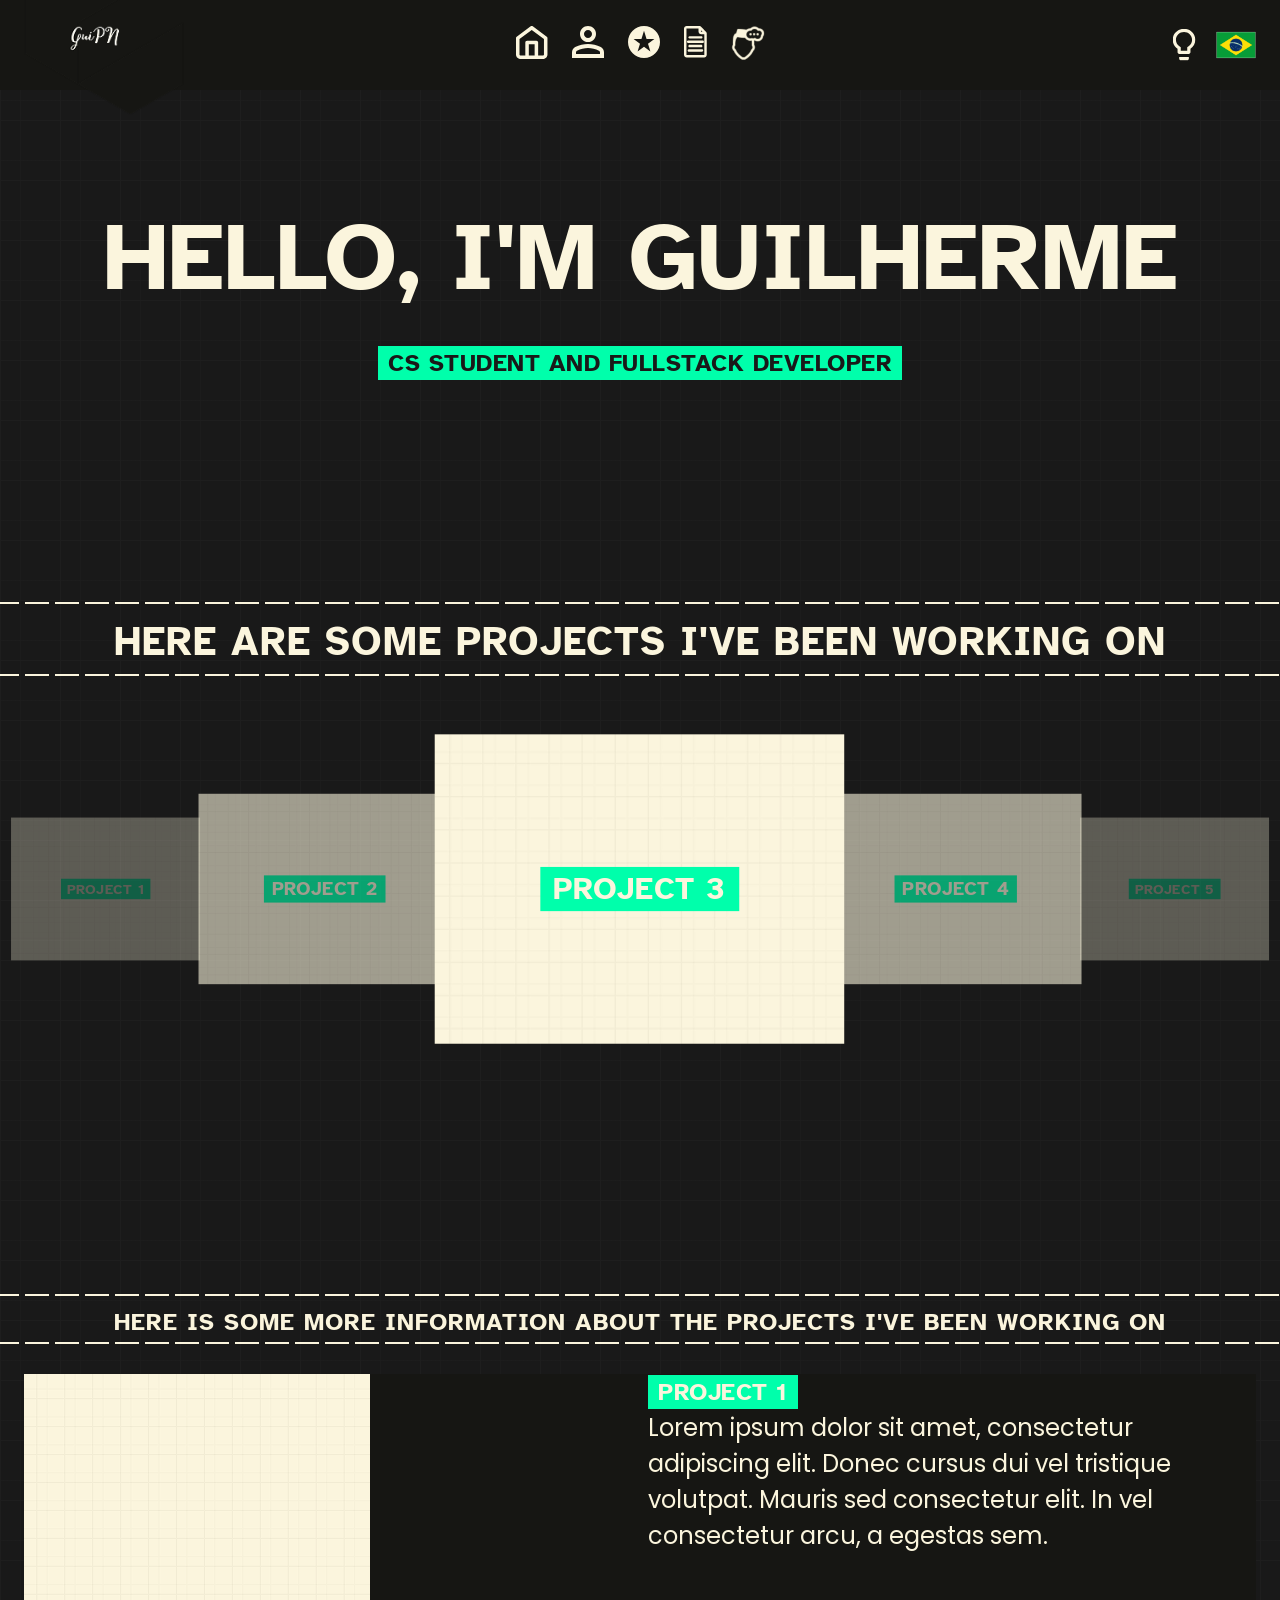
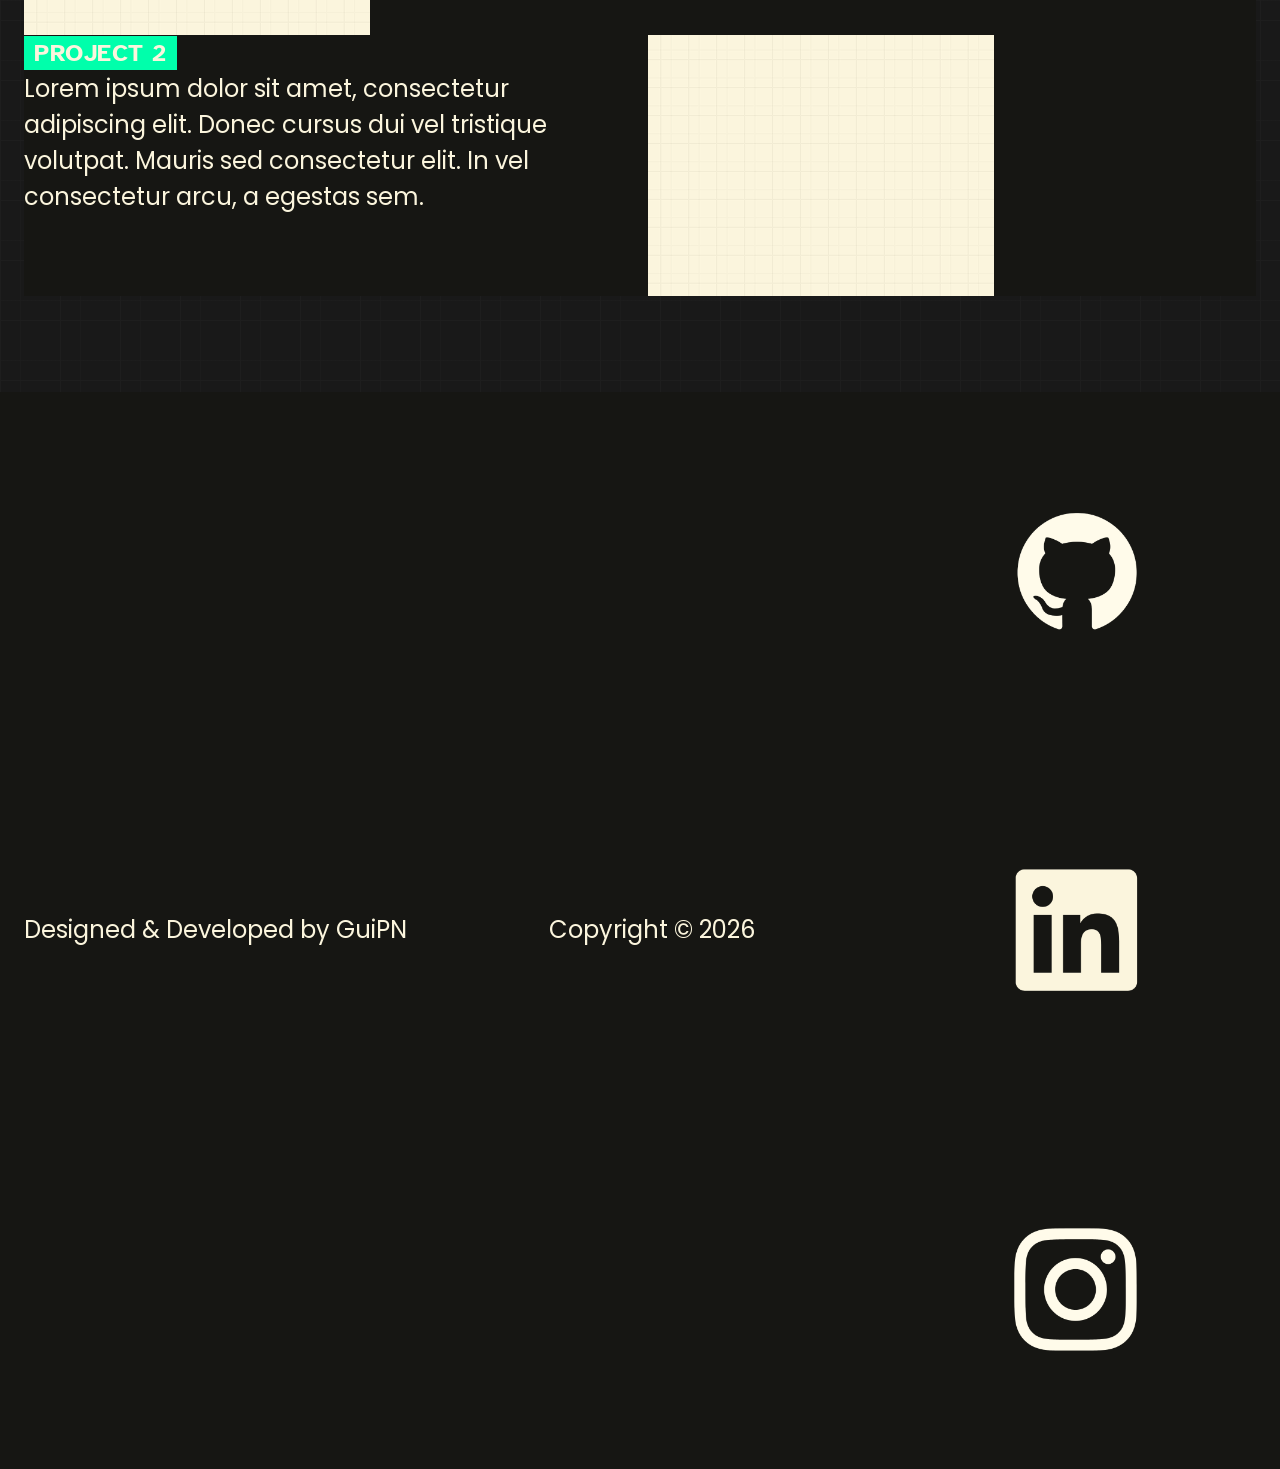
==== Portfolio-Website/index.html @ c43e1389 "Just renamed the porfolio directory, getting rid of some unecessary spaces." ====
<!DOCTYPE html>
<html lang="en">
<head>
    <meta charset="UTF-8">
    <meta name="viewport" content="width=device-width, initial-scale=1.0">
    
    <title>GuiPN | Portfolio</title>
    <meta name="author" content="Guilherme Parnaíba Nunes">
    <meta name="description" content="Portfolio of Guilherme Parnaíba Nunes, Computer Science student and Fullstack Developer.">
    <link rel="icon" type="image/svg+xml" href="src/assets/logos/guipn-dark-logo.png">
    
    <link rel="stylesheet" href="src/css/global.css">
    <link rel="stylesheet" href="src/css/layout.css">
    <link rel="stylesheet" href="src/css/theme.css">

    <link rel="preconnect" href="https://fonts.googleapis.com">
    <link rel="preconnect" href="https://fonts.gstatic.com" crossorigin>
    <link href="https://fonts.googleapis.com/css2?family=Atkinson+Hyperlegible:wght@400;700&family=Poppins:wght@300;400;600;700&display=swap" rel="stylesheet">
</head>
<body>
    <header>
        <div class="container">
            <div class="logo">
            <a href="#home" aria-label="GuiPN Homepage">
                <img src="src/assets/logos/guipn-dark-logo.png" alt="GuiPN Logo">
            </a>
            </div>

            <nav aria-label="Main navigation">
                <ul>
                    <li><a href="#home" aria-label="Home">
                        <img src="src/assets/icons/nav/Home-light.svg" alt="" id="home">
                        </a>
                    </li>
                    <li><a href="#about" aria-label="About">
                        <img src="src/assets/icons/nav/About-light.svg" alt="" id="about">
                        </a>
                    </li>
                    <li><a href="#projects" aria-label="Projects">
                        <img src="src/assets/icons/nav/Projects-light.svg" alt="" id="projects">
                        </a>
                    </li>
                    <li><a href="#curriculum" aria-label="Curriculum Vitae">
                        <img src="src/assets/icons/nav/CV-light.svg" alt="" id="cv">
                        </a>
                    </li>
                    <li><a href="#thoughts" aria-label="Thoughts">
                        <img src="src/assets/icons/nav/Thoughts-light.svg" alt="" id="thoughts">
                        </a>
                    </li>
                </ul>
            </nav>

            <div class="controls">
                <button class="light-bubble" aria-label="Toggle theme">
                <img src="src/assets/icons/nav/Dim-OFF-LIGHT.svg" alt="" class="default">
                <img src="src/assets/icons/nav/Dim-ON-GREEN.svg" alt="" class="hover">
                </button>
                <button class="language-flag" aria-label="Change language">
                    <img src="src/assets/icons/flags/Brasil-flag.svg" alt="" class="default">
                    <img src="src/assets/icons/flags/USA-flag.svg" alt="" class="hover">
                </button>
            </div>   
        </div>
    </header>
    <main>
        <section id="home" class="hero">
            <div class="container">
                <h1>Hello, I'm Guilherme</h1>
                <p class="subtitle" id="hero-subtitle">CS student and fullstack developer</p>
            </div>
        </section>
        <section class="projects-preview">
            <h2>Here are some projects I've been working on</h2>
            <div class="container">
                <div class="projects-grid projects-grid--flowing">
                    <article class="project-card project-card--flowing">
                        <img src="src/assets/images/Light-Quad-BG.png" alt="Screenshot of Project 1 interface">
                        <p class="subtitle">Project 1</p>
                    </article>
                    <article class="project-card project-card--flowing">
                        <img src="src/assets/images/Light-Quad-BG.png" alt="Screenshot of Project 2 interface">
                        <p class="subtitle">Project 2</p>
                    </article>
                    <article class="project-card project-card--flowing">
                        <img src="src/assets/images/Light-Quad-BG.png" alt="Screenshot of Project 3 interface">
                        <p class="subtitle">Project 3</p>
                    </article>
                    <article class="project-card project-card--flowing">
                        <img src="src/assets/images/Light-Quad-BG.png" alt="Screenshot of Project 4 interface">
                        <p class="subtitle">Project 4</p>
                    </article>
                    <article class="project-card project-card--flowing"">
                        <img src="src/assets/images/Light-Quad-BG.png" alt="Screenshot of Project 5 interface">
                        <p class="subtitle">Project 5</p>
                    </article>
                </div>
            </div>
        </section>
        <section id="projects" class="projects-details">
            <h3>Here is some more information about the projects I've been working on</h3>
            <div class="container">
                <div class="project-grid project-grid--static">
                    <article class="project-card project-card--static">
                        <img src="src/assets/images/Light-Quad-BG.png" alt="Screenshot of Project 1 interface">
                        <div class="project-card project-card--static--info">
                            <p class="subtitle">Project 1</p>
                            <p class="project-static-details-text">Lorem ipsum dolor sit amet, consectetur adipiscing
                                elit. Donec cursus dui vel tristique volutpat. Mauris sed consectetur elit. 
                                In vel consectetur arcu, a egestas sem. </p>
                        </div>
                    </article>
                    <article class="project-card project-card--static">
                        <div class="project-card project-card--static--info">
                            <p class="subtitle">Project 2</p>
                            <p class="project-details-text">Lorem ipsum dolor sit amet, consectetur adipiscing
                                elit. Donec cursus dui vel tristique volutpat. Mauris sed consectetur elit. 
                                In vel consectetur arcu, a egestas sem. </p>
                        </div>
                        <img src="src/assets/images/Light-Quad-BG.png" alt="Screenshot of Project 2 interface">
                    </article>
                </div>
            </div>
        </section>
    </main>
    <footer>
        <div class="container">
            <p class="footer-text">Designed & Developed by GuiPN</p>
            <p class="footer-text">Copyright © 2026</p>
            <div class="socials">
                <ul>
                    <li><a href="#github" aria-label="GuiPN GitHub">
                        <img src="src/assets/icons/socials/GitHub-Light.svg" alt="">
                        </a>
                    </li>
                    <li><a href="#linkedin" aria-label="GuiPN LinkedIn">
                        <img src="src/assets/icons/socials/LinkedIn-Light.svg" alt="">
                        </a>
                    </li>
                    <li><a href="#instagram" aria-label="GuiPN Instagram">
                        <img src="src/assets/icons/socials/Instagram-Light.svg" alt="">
                        </a>
                    </li>
                </ul>
            </div>
        </div>
    </footer>
</body>
</html>
---- Portfolio-Website/src/css/global.css ----
/* RESET */

*,
*::before,
*::after {
  box-sizing: border-box;
}

* {
  margin: 0;
  padding: 0;
}

/* VARIABLES */

:root {
  --font-main: "Atkinson Hyperlegible", sans-serif;
  --font-readable: "Poppins", sans-serif;

  --font-size-base: 24px;
  --font-bold: 800;
}

/* BASE */

body {
  font-family: var(--font-main);
  font-size: var(--font-size-base);
  line-height: 1.5;
}

/* ELEMENTS */

a {
  text-decoration: none;
  color: inherit;
}

button {
  border: none;
  background: none;
  cursor: pointer;
  font: inherit;
}

img {
  max-width: 100%;
  display: block;
}

ul {
  list-style: none;
}

h1, h2, h3, h4 {
  font-family: var(--font-main);
  font-synthesis: none;
  text-transform: uppercase;
  font-weight: var(--font-bold);
}

p {
  font-family: var(--font-readable);
}

.text-center {
  text-align: center;
}

.hidden {
  display: none;
}
---- Portfolio-Website/src/css/layout.css ----
/* CONTAINER */

.container {
  max-width: 1315px;
  margin: 0 auto;
  padding: 0 24px;
}

/* SECTION SPACING */

section {
  padding: 6rem 0;
}

/* HEADER */

header {
  position: relative;
}

header .container {
  position: relative;
  display: flex;
  align-items: center;
  justify-content: center; 
  height: 90px; 
}

/* NAVIGATION */

nav {
  display: flex;
  justify-content: center;
}

nav ul {
  display: flex;
  gap: 1.5rem;
}

/* CONTROLS */

.controls {
  position: absolute;
  display: flex;
  right: 24px; /* Container padding */  
  gap: 12px;
}

/* LOGO */

.logo {
  position: absolute;
  left: 24px; /* Container padding */  
  top: 50%;
  transform: translateY(-50%);
}

.logo img {
  height: 140px; /* bigger than header height */
}

/* HERO */

.hero .container {
  display: flex;
  flex-direction: column;
  align-items: center;
  text-align: center;
  gap: 1rem;
}

/* PROJECT */

/* PROJECTS PREVIEW */

.projects-preview {
    display: block;
}

.projects-grid--flowing {
  display: flex;
  justify-content: center;
  align-items: center;
  padding: 4rem 0; /* Extra padding so the scaled-up card doesn't get cut off */
}

.project-card--flowing {
  width: 320px;
  transition: transform 0.4s ease, opacity 0.4s ease; 
  position: relative;
  margin: 0 -20px; /* Makes them overlap, kinda cool, not sure about it though */
}

/* 1. The Outermost Cards (1 and 5) */
.project-card--flowing:nth-child(1),
.project-card--flowing:nth-child(5) {
  transform: scale(0.6);
  opacity: 0.3;
  z-index: 1; /* Puts them in the very back */
  margin: 0 -76px; /* I May change this later, it's way too obnoxious */
}

/* 2. The Inner Side Cards (2 and 4) */
.project-card--flowing:nth-child(2),
.project-card--flowing:nth-child(4) {
  transform: scale(0.8);
  opacity: 0.6;
  z-index: 2; /* Sits on top of the outer cards */
  /*margin: 0 20px;*/
}

/* 3. The Center Card (3) */
.project-card--flowing:nth-child(3) {
  transform: scale(1.3); 
  opacity: 1; 
  z-index: 3; /* Sits on top of everything */

  /* Positive margin pushes the adjacent cards slightly away 
     so the center card doesn't hide them too much */
  margin: 0 20px;
}

.project-card--flowing img {
  width: 100%;
  height: auto;
  display: block;
}
  
.project-grid--static {
  display: inline-block;
  grid-template-columns: 1fr 1fr;
  gap: 3rem;
}

.project-card--flowing,
.project-card--static {
  display: flex;
  flex-direction: column;
  gap: 1rem;
}

.project-card--static {
  display: grid;
  grid-template-columns: 1fr 1fr;
}

/* FOOTER */

footer .container {
  display: flex;
  align-items: center;
  justify-content: space-between;
}
---- Portfolio-Website/src/css/theme.css ----
/* =========================
   THEME VARIABLES
========================= */

:root {

  /* COLORS */

  --color-bg-global: rgba(25, 25, 25, 1);
  --color-bg-header-footer: rgba(22, 22, 19, 1);

  --color-text-main: rgba(251, 245, 221, 1);
  --color-highlight: rgba(0, 255, 171, 1);


  /* TYPOGRAPHY SCALE */

  --font-size-h1: 96px;
  --font-size-h2: 40px;
  --font-size-h3: 24px;
}

/* =========================
   GLOBAL THEME
========================= */

body {
  background: var(--color-bg-global);
  color: var(--color-text-main);

  background-image:
    linear-gradient(rgb(30, 30, 30) 1px, transparent 1px),
    linear-gradient(90deg, rgb(30, 30, 30) 1px, transparent 1px),

    linear-gradient(rgba(30, 30, 30, 0.7) 1px, transparent 1px),
    linear-gradient(90deg, rgba(30, 30, 30, 0.7) 1px, transparent 1px);

  background-size: 60px 60px;

  background-position:
    0 0,
    0 0,
    0PX 40px,
    20px 0px;
}

/* =========================
   HEADER & FOOTER
========================= */

header,
footer {
  background: var(--color-bg-header-footer);
}

/* =========================
   TYPOGRAPHY
========================= */

h1 {
  font-size: var(--font-size-h1);
}

h2 {
  font-size: var(--font-size-h2);
}

h3 {
  font-size: var(--font-size-h3);
}

h2, h3 { /* Adding dash effect to Text */
  background-image: 
    linear-gradient(to right, var(--color-text-main) 80%, transparent 20%),
    linear-gradient(to right, var(--color-text-main) 80%, transparent 20%);

  background-position: top, bottom;
  background-size: 30px 2px; 
  background-repeat: repeat-x;

  padding: 10px 0px 4px 0px; 
  margin: 30px 0;
  width: 100%;
  text-align: center;
  letter-spacing: 1px;
}

.subtitle {
  display: inline-block;
  padding: 5px 10px;
  background-color: var(--color-highlight);
  font-family: var(--font-main);
  font-synthesis: none;
  text-transform: uppercase;
  font-size: var(--font-size-h3);
  font-weight: var(--font-bold);
  line-height: 1;
  letter-spacing: .5px;

    /* Prevents the text from wrapping to a second line when the card shrinks */
  white-space: nowrap; 
}

#hero-subtitle {
    color: var(--color-bg-global);
}

/* =========================
   NAV ICONS
========================= */

nav {
  transition: all 0.3s ease;
}

nav img:hover{
  transform: scale(1.05);
  filter: brightness(0) saturate(100%) invert(69%) sepia(97%) saturate(382%) hue-rotate(96deg);
}

/* =========================
   CONTROLS
========================= */

.light-bubble {
    position: relative;
    width: 40px;
    height: 40px;
}

.light-bubble img{
    position: absolute;
    top: 50%;
    left: 50%;
    transform: translate(-50%, -50%) scale(1);
    transition: opacity 0.3s ease, transform 0.3 ease;
}

.light-bubble .default {
    width: 22.7px;
    height: 32.43px;
}

.light-bubble .hover {
    width: 34.78px;
    height: 38.84px;
    opacity: 0;
}

.light-bubble:hover .hover {
    opacity: 1;
    transform: translate(-50%, -60%) scale(1.05);
    /*Hover image is bigger, so it needs to be a little higher*/
}

.light-bubble:hover .default {
    opacity: 0;
    transform: translate(-50%, -50%) scale(0.95);
}

.language-flag {
    position: relative;
    width: 40px;
    height: 40px;
}

.language-flag img{
    position: absolute;
    top: 0;
    left: 0;
    width: 100%;
    height: 100%;
    object-fit: contain;
    transition: opacity 0.3s ease;
}

.language-flag .hover {
    opacity: 0;
}

.language-flag:hover .hover {
    opacity: 1;
    transform: scale(1.05);
}

.language-flag:hover .default {
    opacity: 0;
}

/* =========================
   HIGHLIGHTS
========================= */

.highlight {
  color: var(--color-highlight);
}

.highlight-label {
  background: var(--color-highlight);
  color: var(--color-bg-global);
  padding: 4px 8px;
}

/* =========================
   PROJECT CARDS
========================= */

.project-card--flowing,
.project-card--static {
  background: var(--color-bg-header-footer);
}

/* ==============================
   PROJECT PREVIEW TITLE EFFECT
================================= */

.project-card--flowing .subtitle {
  position: absolute;
  top: 50%;
  left: 50%;
  transform: translate(-50%, -50%); 
  
  /* Ensures it always sits on top of the image */
  z-index: 10; 
}
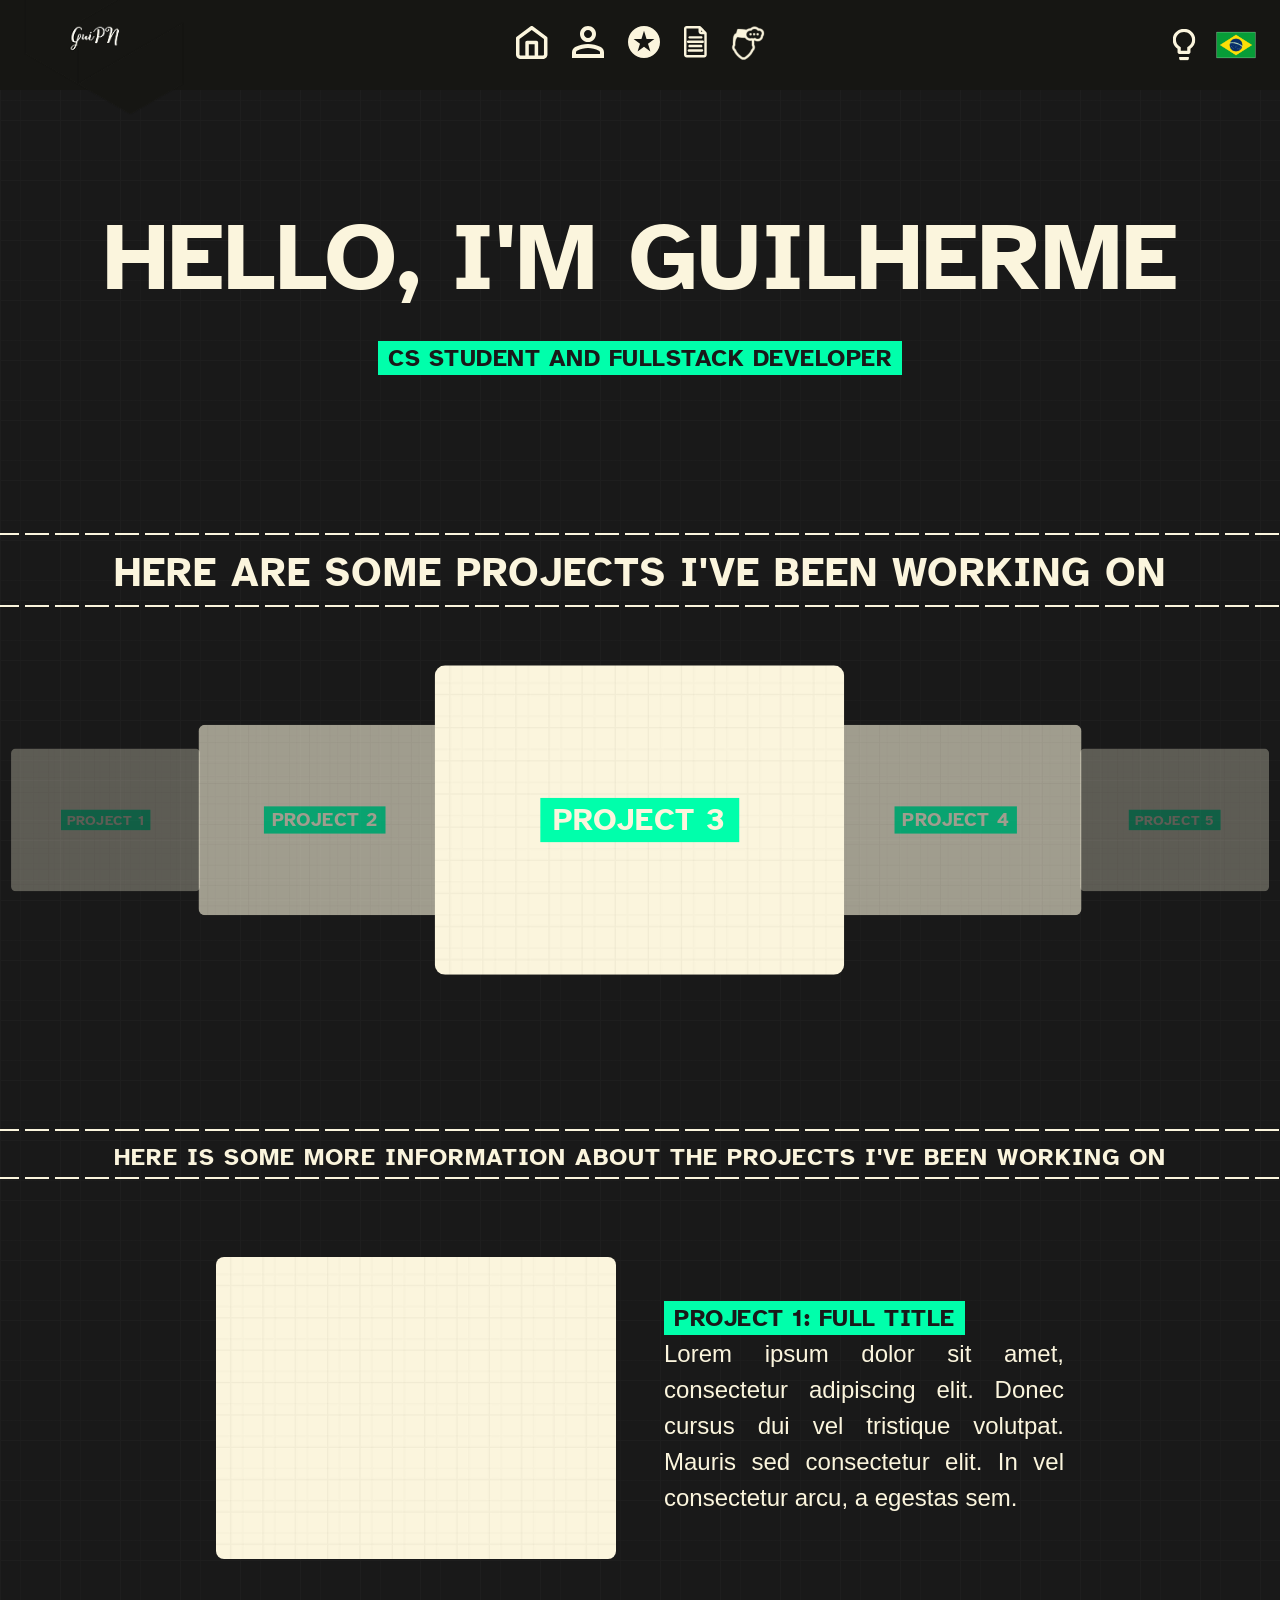
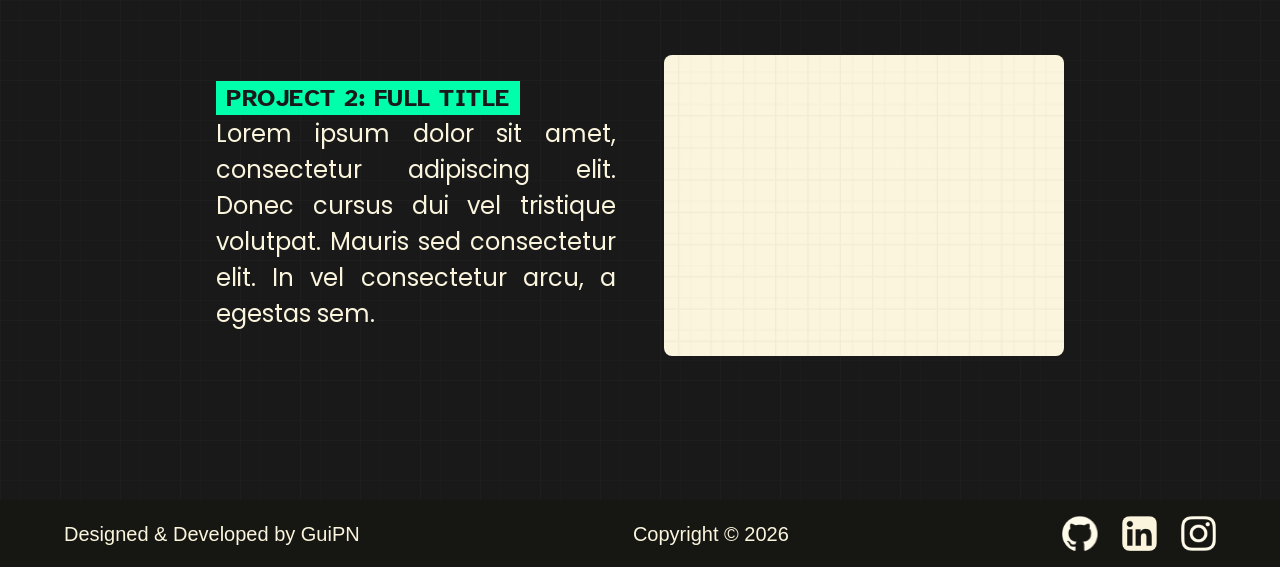
==== commit 9923f5aa: "feat: implement static project grid, fix layout spacing, specially footer layout and updated some as" ====
--- a/Portfolio-Website/index.html
+++ b/Portfolio-Website/index.html
@@ -104,7 +104,7 @@
                     <article class="project-card project-card--static">
                         <img src="src/assets/images/Light-Quad-BG.png" alt="Screenshot of Project 1 interface">
                         <div class="project-card project-card--static--info">
-                            <p class="subtitle">Project 1</p>
+                            <p class="subtitle">Project 1: Full Title</p>
                             <p class="project-static-details-text">Lorem ipsum dolor sit amet, consectetur adipiscing
                                 elit. Donec cursus dui vel tristique volutpat. Mauris sed consectetur elit. 
                                 In vel consectetur arcu, a egestas sem. </p>
@@ -112,7 +112,7 @@
                     </article>
                     <article class="project-card project-card--static">
                         <div class="project-card project-card--static--info">
-                            <p class="subtitle">Project 2</p>
+                            <p class="subtitle">Project 2: Full Title</p>
                             <p class="project-details-text">Lorem ipsum dolor sit amet, consectetur adipiscing
                                 elit. Donec cursus dui vel tristique volutpat. Mauris sed consectetur elit. 
                                 In vel consectetur arcu, a egestas sem. </p>
@@ -129,15 +129,15 @@
             <p class="footer-text">Copyright © 2026</p>
             <div class="socials">
                 <ul>
-                    <li><a href="#github" aria-label="GuiPN GitHub">
+                    <li><a href="https://github.com/GuilhermeParnaibaNunes" target="_blank" rel="noopener noreferrer" aria-label="GuiPN GitHub">
                         <img src="src/assets/icons/socials/GitHub-Light.svg" alt="">
                         </a>
                     </li>
-                    <li><a href="#linkedin" aria-label="GuiPN LinkedIn">
+                    <li><a href="https://www.linkedin.com/in/guilhermepnunes/" target="_blank" rel="noopener noreferrer" aria-label="GuiPN LinkedIn">
                         <img src="src/assets/icons/socials/LinkedIn-Light.svg" alt="">
                         </a>
                     </li>
-                    <li><a href="#instagram" aria-label="GuiPN Instagram">
+                    <li><a href="https://www.instagram.com/guilhermep.nunes/" target="_blank" rel="noopener noreferrer" aria-label="GuiPN Instagram">
                         <img src="src/assets/icons/socials/Instagram-Light.svg" alt="">
                         </a>
                     </li>
--- a/Portfolio-Website/src/css/global.css
+++ b/Portfolio-Website/src/css/global.css
@@ -19,6 +19,7 @@
 
   --font-size-base: 24px;
   --font-bold: 800;
+  --font-light: 300;
 }
 
 /* BASE */
@@ -46,6 +47,7 @@
 img {
   max-width: 100%;
   display: block;
+  border-radius: 8px; 
 }
 
 ul {
--- a/Portfolio-Website/src/css/layout.css
+++ b/Portfolio-Website/src/css/layout.css
@@ -38,6 +38,10 @@
   gap: 1.5rem;
 }
 
+nav img{
+  border-radius: 0;
+}
+
 /* CONTROLS */
 
 .controls {
@@ -62,12 +66,16 @@
 
 /* HERO */
 
+.hero {
+  padding-bottom: 2rem;
+}
+
 .hero .container {
   display: flex;
   flex-direction: column;
   align-items: center;
   text-align: center;
-  gap: 1rem;
+  gap: 0.7rem;
 }
 
 /* PROJECT */
@@ -76,6 +84,7 @@
 
 .projects-preview {
     display: block;
+    padding-bottom: 0rem;
 }
 
 .projects-grid--flowing {
@@ -127,22 +136,37 @@
   display: block;
 }
   
-.project-grid--static {
-  display: inline-block;
-  grid-template-columns: 1fr 1fr;
-  gap: 3rem;
+.projects-details {
+    display: block;   
 }
 
-.project-card--flowing,
-.project-card--static {
+.project-grid--static {
   display: flex;
   flex-direction: column;
-  gap: 1rem;
+  gap: 2rem; 
+  padding: 1rem 10rem;
 }
 
 .project-card--static {
   display: grid;
   grid-template-columns: 1fr 1fr;
+  align-items: center;
+  gap: 3rem;
+  padding: 2rem;
+}
+
+.project-card--static img {
+  width: 100%;
+  height: auto;
+  display: block;
+  /* Optional: Add a subtle border-radius if your design uses rounded corners */
+}
+
+.project-card--static--info {
+  display: block;
+  align-items: center;
+  justify-content: center;
+  text-align: justify;
 }
 
 /* FOOTER */
@@ -151,5 +175,10 @@
   display: flex;
   align-items: center;
   justify-content: space-between;
+  padding: 1rem 4rem;
 }
 
+footer ul {
+  display: flex;
+  gap: 1.5rem;
+}
--- a/Portfolio-Website/src/css/theme.css
+++ b/Portfolio-Website/src/css/theme.css
@@ -102,7 +102,15 @@
 }
 
 #hero-subtitle {
-    color: var(--color-bg-global);
+  color: var(--color-bg-global);
+}
+
+.projects-details .subtitle {
+  color: var(--color-bg-global);
+}
+
+.project-static-details-text {
+  font-weight: var(--font-light);
 }
 
 /* =========================
@@ -201,15 +209,6 @@
   padding: 4px 8px;
 }
 
-/* =========================
-   PROJECT CARDS
-========================= */
-
-.project-card--flowing,
-.project-card--static {
-  background: var(--color-bg-header-footer);
-}
-
 /* ==============================
    PROJECT PREVIEW TITLE EFFECT
 ================================= */
@@ -222,4 +221,22 @@
   
   /* Ensures it always sits on top of the image */
   z-index: 10; 
+}
+
+/* ==============================
+   FOOTER
+================================= */
+.footer-text {
+  font-synthesis: none;
+  font-size: 20px;
+  font-weight: var(--font-light);
+}
+
+footer {
+  transition: all 0.3s ease;
+}
+
+footer img:hover{
+  transform: scale(1.05);
+  filter: brightness(0) saturate(100%) invert(69%) sepia(97%) saturate(382%) hue-rotate(96deg);
 }
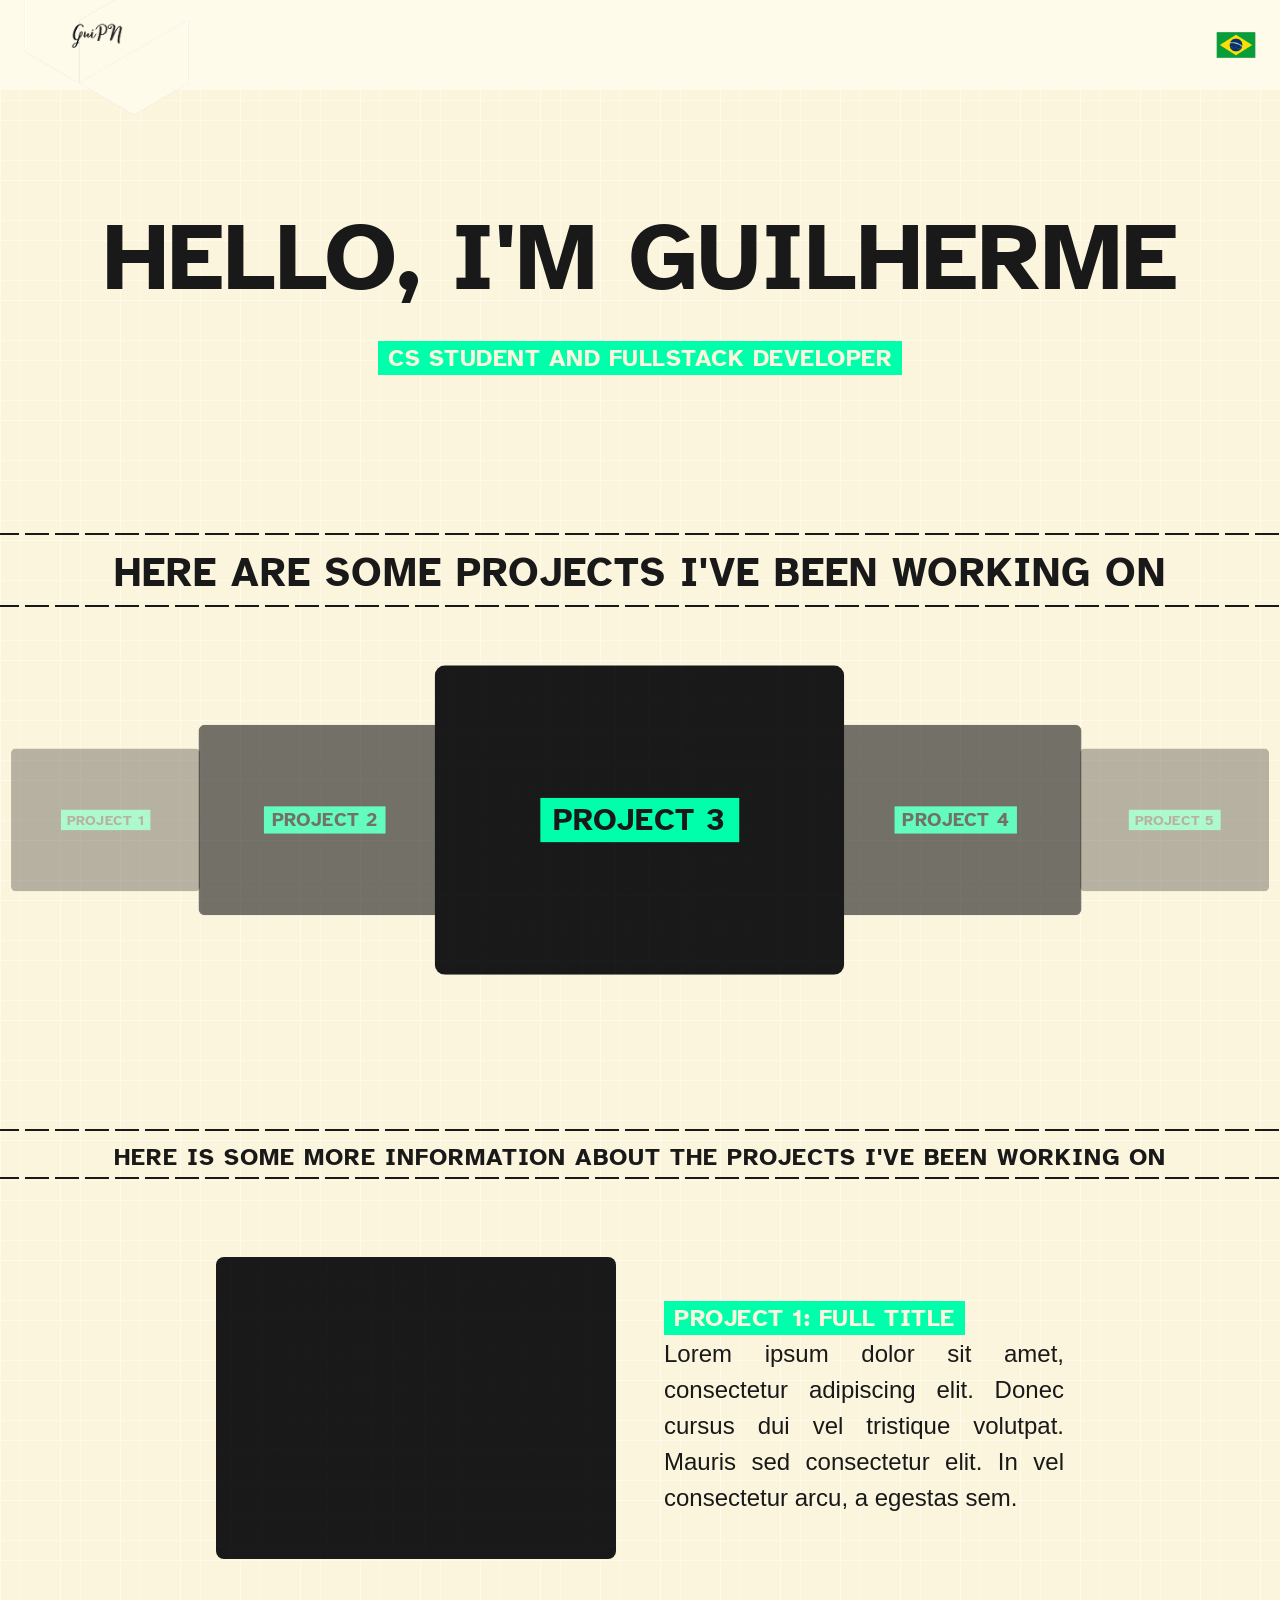
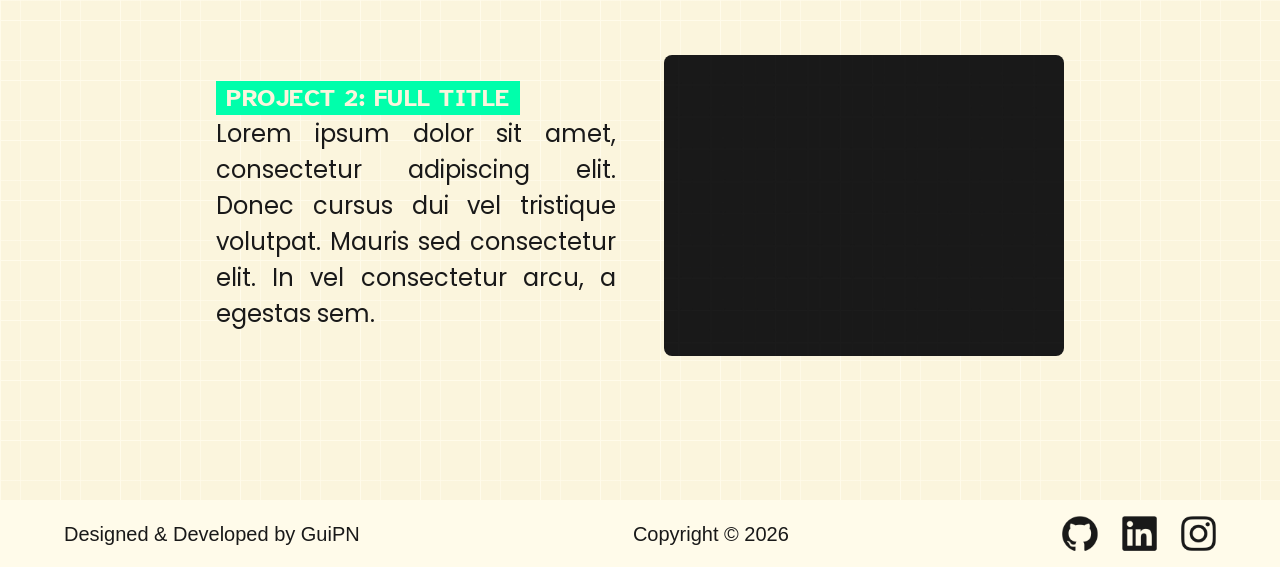
==== commit d7e2114f: "feat(theme): add light mode with CSS-based image switching" ====
--- a/Portfolio-Website/index.html
+++ b/Portfolio-Website/index.html
@@ -22,30 +22,36 @@
         <div class="container">
             <div class="logo">
             <a href="#home" aria-label="GuiPN Homepage">
-                <img src="src/assets/logos/guipn-dark-logo.png" alt="GuiPN Logo">
+                <img src="src/assets/logos/guipn-light-logo.png" alt="GuiPN Logo" class="light">
+                <img src="src/assets/logos/guipn-dark-logo.png" alt="GuiPN Logo" class="dark">
             </a>
             </div>
 
             <nav aria-label="Main navigation">
                 <ul>
                     <li><a href="#home" aria-label="Home">
-                        <img src="src/assets/icons/nav/Home-light.svg" alt="" id="home">
+                        <img src="src/assets/icons/nav/Home-dark.svg" alt="" id="home" class="light">
+                        <img src="src/assets/icons/nav/Home-light.svg" alt="" id="home" class="dark">
                         </a>
                     </li>
                     <li><a href="#about" aria-label="About">
-                        <img src="src/assets/icons/nav/About-light.svg" alt="" id="about">
+                        <img src="src/assets/icons/nav/About-dark.svg" alt="" id="about" class="light">                        
+                        <img src="src/assets/icons/nav/About-light.svg" alt="" id="about" class="dark">
                         </a>
                     </li>
-                    <li><a href="#projects" aria-label="Projects">
-                        <img src="src/assets/icons/nav/Projects-light.svg" alt="" id="projects">
+                    <li><a href="#projects" aria-label="Projects">                        
+                        <img src="src/assets/icons/nav/Projects-dark.svg" alt="" id="projects" class="light">
+                        <img src="src/assets/icons/nav/Projects-light.svg" alt="" id="projects" class="dark">
                         </a>
                     </li>
                     <li><a href="#curriculum" aria-label="Curriculum Vitae">
-                        <img src="src/assets/icons/nav/CV-light.svg" alt="" id="cv">
+                        <img src="src/assets/icons/nav/CV-dark.svg" alt="" id="cv" class="light">
+                        <img src="src/assets/icons/nav/CV-light.svg" alt="" id="cv" class="dark">
                         </a>
                     </li>
                     <li><a href="#thoughts" aria-label="Thoughts">
-                        <img src="src/assets/icons/nav/Thoughts-light.svg" alt="" id="thoughts">
+                        <img src="src/assets/icons/nav/Thoughts-dark.svg" alt="" id="thoughts" class="light">
+                        <img src="src/assets/icons/nav/Thoughts-light.svg" alt="" id="thoughts" class="dark">
                         </a>
                     </li>
                 </ul>
@@ -53,8 +59,10 @@
 
             <div class="controls">
                 <button class="light-bubble" aria-label="Toggle theme">
-                <img src="src/assets/icons/nav/Dim-OFF-LIGHT.svg" alt="" class="default">
-                <img src="src/assets/icons/nav/Dim-ON-GREEN.svg" alt="" class="hover">
+                <img src="src/assets/icons/nav/Dim-on-dark.svg" alt="" class="default light">
+                <img src="src/assets/icons/nav/Dim-off-light.svg" alt="" class="default dark">
+                <img src="src/assets/icons/nav/Dim-off-green.svg" alt="" class="hover light">
+                <img src="src/assets/icons/nav/Dim-on-green.svg" alt="" class="hover dark">
                 </button>
                 <button class="language-flag" aria-label="Change language">
                     <img src="src/assets/icons/flags/Brasil-flag.svg" alt="" class="default">
@@ -75,23 +83,28 @@
             <div class="container">
                 <div class="projects-grid projects-grid--flowing">
                     <article class="project-card project-card--flowing">
-                        <img src="src/assets/images/Light-Quad-BG.png" alt="Screenshot of Project 1 interface">
+                        <img src="src/assets/images/Dark-Quad-BG.png" alt="Screenshot of Project 1 interface" class="light">
+                        <img src="src/assets/images/Light-Quad-BG.png" alt="Screenshot of Project 1 interface" class="dark">
                         <p class="subtitle">Project 1</p>
                     </article>
                     <article class="project-card project-card--flowing">
-                        <img src="src/assets/images/Light-Quad-BG.png" alt="Screenshot of Project 2 interface">
+                        <img src="src/assets/images/Dark-Quad-BG.png" alt="Screenshot of Project 2 interface" class="light">
+                        <img src="src/assets/images/Light-Quad-BG.png" alt="Screenshot of Project 2 interface" class="dark">
                         <p class="subtitle">Project 2</p>
                     </article>
                     <article class="project-card project-card--flowing">
-                        <img src="src/assets/images/Light-Quad-BG.png" alt="Screenshot of Project 3 interface">
+                        <img src="src/assets/images/Dark-Quad-BG.png" alt="Screenshot of Project 3 interface" class="light">
+                        <img src="src/assets/images/Light-Quad-BG.png" alt="Screenshot of Project 3 interface" class="dark">
                         <p class="subtitle">Project 3</p>
                     </article>
                     <article class="project-card project-card--flowing">
-                        <img src="src/assets/images/Light-Quad-BG.png" alt="Screenshot of Project 4 interface">
+                        <img src="src/assets/images/Dark-Quad-BG.png" alt="Screenshot of Project 4 interface" class="light">
+                        <img src="src/assets/images/Light-Quad-BG.png" alt="Screenshot of Project 4 interface" class="dark">
                         <p class="subtitle">Project 4</p>
                     </article>
                     <article class="project-card project-card--flowing"">
-                        <img src="src/assets/images/Light-Quad-BG.png" alt="Screenshot of Project 5 interface">
+                        <img src="src/assets/images/Dark-Quad-BG.png" alt="Screenshot of Project 5 interface" class="light">
+                        <img src="src/assets/images/Light-Quad-BG.png" alt="Screenshot of Project 5 interface" class="dark">
                         <p class="subtitle">Project 5</p>
                     </article>
                 </div>
@@ -102,7 +115,8 @@
             <div class="container">
                 <div class="project-grid project-grid--static">
                     <article class="project-card project-card--static">
-                        <img src="src/assets/images/Light-Quad-BG.png" alt="Screenshot of Project 1 interface">
+                        <img src="src/assets/images/Dark-Quad-BG.png" alt="Screenshot of Project 1 interface" class="light">
+                        <img src="src/assets/images/Light-Quad-BG.png" alt="Screenshot of Project 1 interface" class="dark">
                         <div class="project-card project-card--static--info">
                             <p class="subtitle">Project 1: Full Title</p>
                             <p class="project-static-details-text">Lorem ipsum dolor sit amet, consectetur adipiscing
@@ -117,7 +131,8 @@
                                 elit. Donec cursus dui vel tristique volutpat. Mauris sed consectetur elit. 
                                 In vel consectetur arcu, a egestas sem. </p>
                         </div>
-                        <img src="src/assets/images/Light-Quad-BG.png" alt="Screenshot of Project 2 interface">
+                        <img src="src/assets/images/Dark-Quad-BG.png" alt="Screenshot of Project 2 interface" class="light">
+                        <img src="src/assets/images/Light-Quad-BG.png" alt="Screenshot of Project 2 interface" class="dark">
                     </article>
                 </div>
             </div>
@@ -130,15 +145,18 @@
             <div class="socials">
                 <ul>
                     <li><a href="https://github.com/GuilhermeParnaibaNunes" target="_blank" rel="noopener noreferrer" aria-label="GuiPN GitHub">
-                        <img src="src/assets/icons/socials/GitHub-Light.svg" alt="">
+                        <img src="src/assets/icons/socials/GitHub-Dark.svg" alt="" class="light">
+                        <img src="src/assets/icons/socials/GitHub-Light.svg" alt="" class="dark">
                         </a>
                     </li>
                     <li><a href="https://www.linkedin.com/in/guilhermepnunes/" target="_blank" rel="noopener noreferrer" aria-label="GuiPN LinkedIn">
-                        <img src="src/assets/icons/socials/LinkedIn-Light.svg" alt="">
+                        <img src="src/assets/icons/socials/LinkedIn-Dark.svg" alt="" class="light">
+                        <img src="src/assets/icons/socials/LinkedIn-Light.svg" alt="" class="dark">
                         </a>
                     </li>
                     <li><a href="https://www.instagram.com/guilhermep.nunes/" target="_blank" rel="noopener noreferrer" aria-label="GuiPN Instagram">
-                        <img src="src/assets/icons/socials/Instagram-Light.svg" alt="">
+                        <img src="src/assets/icons/socials/Instagram-Dark.svg" alt="" class="light">
+                        <img src="src/assets/icons/socials/Instagram-Light.svg" alt="" class="dark">
                         </a>
                     </li>
                 </ul>
--- a/Portfolio-Website/src/css/layout.css
+++ b/Portfolio-Website/src/css/layout.css
@@ -50,6 +50,22 @@
   right: 24px; /* Container padding */  
   gap: 12px;
 }
+
+.light-bubble img:nth-child(2),
+.light-bubble img:nth-child(4) {
+  display: none;
+}
+
+.darkmode .light-bubble img:nth-child(1),
+.darkmode .light-bubble img:nth-child(3) {
+  display: none;
+}
+
+.darkmode .light-bubble img:nth-child(2),
+.darkmode .light-bubble img:nth-child(4) {
+  display: block;
+}
+
 
 /* LOGO */
 
@@ -64,6 +80,18 @@
   height: 140px; /* bigger than header height */
 }
 
+.logo img:last-child {
+  display: none;
+}
+
+.darkmode .logo img:first-child {
+  display: none;
+}
+
+.darkmode .logo img:last-child {
+  display: block;
+}
+
 /* HERO */
 
 .hero {
@@ -83,8 +111,19 @@
 /* PROJECTS PREVIEW */
 
 .projects-preview {
-    display: block;
     padding-bottom: 0rem;
+}
+
+.projects-grid--flowing img:last-child {
+  display: none;
+}
+
+.darkmode .projects-grid--flowing img:first-child {
+  display: none;
+}
+
+.darkmode .projects-grid--flowing img:last-child {
+  display: block;
 }
 
 .projects-grid--flowing {
@@ -182,3 +221,7 @@
   display: flex;
   gap: 1.5rem;
 }
+
+footer img{
+  border-radius: 0;
+}
--- a/Portfolio-Website/src/css/theme.css
+++ b/Portfolio-Website/src/css/theme.css
@@ -3,37 +3,44 @@
 ========================= */
 
 :root {
-
-  /* COLORS */
-
-  --color-bg-global: rgba(25, 25, 25, 1);
-  --color-bg-header-footer: rgba(22, 22, 19, 1);
-
-  --color-text-main: rgba(251, 245, 221, 1);
+  /* LIGHT_THEME */
+  --color-bg-global: rgba(251, 245, 221, 1); 
+  --color-bg-header-footer:rgba(255, 251, 234, 1);
+  --color-bg-grid-lines: rgba(255, 251, 234);
+  --color-bg-grid-lines-fade: rgba(255, 251, 234, 0.7);  
+
+  --color-text-main: rgba(25, 25, 25, 1);
   --color-highlight: rgba(0, 255, 171, 1);
 
-
   /* TYPOGRAPHY SCALE */
-
   --font-size-h1: 96px;
   --font-size-h2: 40px;
   --font-size-h3: 24px;
 }
 
+.darkmode{
+    /* DARK_THEME */
+  --color-bg-global: rgba(25, 25, 25, 1);
+  --color-bg-header-footer: rgba(22, 22, 19, 1);
+  --color-bg-grid-lines: rgb(30, 30, 30);
+  --color-bg-grid-lines-fade: rgb(30, 30, 30, 0.7); 
+
+  --color-text-main: rgba(251, 245, 221, 1);
+}
+
 /* =========================
    GLOBAL THEME
 ========================= */
-
 body {
   background: var(--color-bg-global);
   color: var(--color-text-main);
 
-  background-image:
-    linear-gradient(rgb(30, 30, 30) 1px, transparent 1px),
-    linear-gradient(90deg, rgb(30, 30, 30) 1px, transparent 1px),
-
-    linear-gradient(rgba(30, 30, 30, 0.7) 1px, transparent 1px),
-    linear-gradient(90deg, rgba(30, 30, 30, 0.7) 1px, transparent 1px);
+  background-image: /* Adding grid effect to background */
+    linear-gradient(var(--color-bg-grid-lines) 1px, transparent 1px),
+    linear-gradient(90deg, var(--color-bg-grid-lines) 1px, transparent 1px),
+
+    linear-gradient(var(--color-bg-grid-lines-fade) 1px, transparent 1px),
+    linear-gradient(90deg, var(--color-bg-grid-lines-fade) 1px, transparent 1px);
 
   background-size: 60px 60px;
 
@@ -42,6 +49,17 @@
     0 0,
     0PX 40px,
     20px 0px;
+}
+
+img.dark {
+  display: none;
+}
+
+.darkmode img.light {
+  display: none;
+}
+.darkmode img.dark {
+  display: block;
 }
 
 /* =========================
@@ -144,15 +162,20 @@
     transition: opacity 0.3s ease, transform 0.3 ease;
 }
 
-.light-bubble .default {
+.light-bubble .hover {
+  opacity: 0;
+}
+
+.light-bubble .default .light,
+.light-bubble .hover .dark {
     width: 22.7px;
     height: 32.43px;
 }
 
-.light-bubble .hover {
+.light-bubble .hover .dark,
+.light-bubble .default .light {
     width: 34.78px;
     height: 38.84px;
-    opacity: 0;
 }
 
 .light-bubble:hover .hover {
